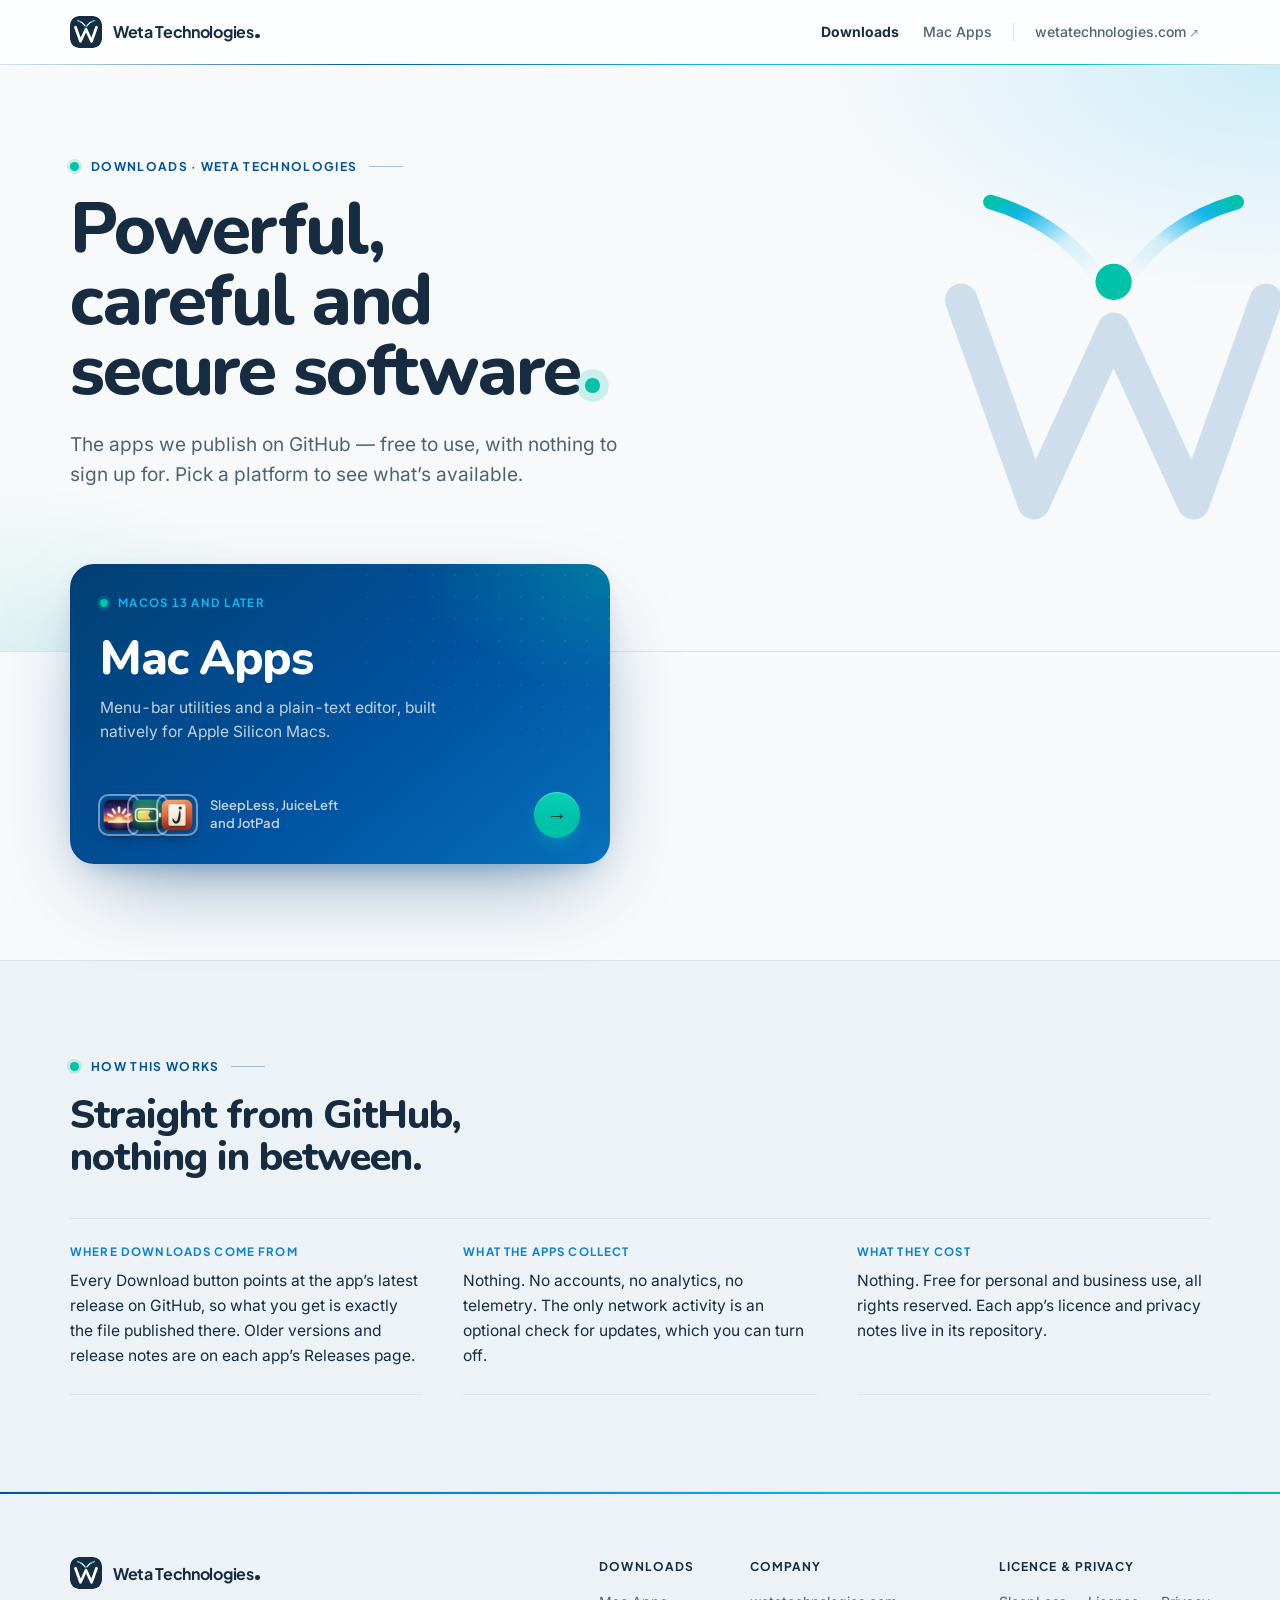
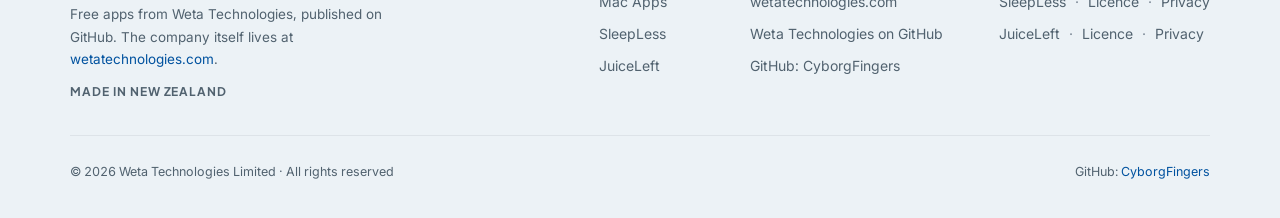
==== index.html @ dee75622 "feat: Weta Technologies downloads hub — landing page with platform tiles, Mac Apps page, 404" ====
<!doctype html>
<html lang="en-NZ">
  <head>
    <meta charset="utf-8" />
    <meta name="viewport" content="width=device-width, initial-scale=1" />
    <title>Weta Technologies — Downloads</title>
    <meta name="description" content="Free apps from Weta Technologies, published on GitHub. Powerful, careful and secure software — pick a platform to see what's available and download it." />
    <meta name="color-scheme" content="light dark" />
    <meta name="theme-color" media="(prefers-color-scheme: light)" content="#f7f9fb" />
    <meta name="theme-color" media="(prefers-color-scheme: dark)" content="#0b1823" />
    <link rel="canonical" href="https://weta-technologies.github.io/" />
    <meta name="robots" content="index, follow" />
    <meta property="og:type" content="website" />
    <meta property="og:site_name" content="Weta Technologies" />
    <meta property="og:locale" content="en_NZ" />
    <meta property="og:title" content="Weta Technologies — Downloads" />
    <meta property="og:description" content="Free apps from Weta Technologies, published on GitHub. Powerful, careful and secure software." />
    <meta property="og:url" content="https://weta-technologies.github.io/" />
    <meta property="og:image" content="https://weta-technologies.github.io/assets/og-image.png" />
    <meta property="og:image:width" content="1200" />
    <meta property="og:image:height" content="630" />
    <meta property="og:image:alt" content="Weta Technologies — powerful, careful and secure software. Downloads." />
    <meta name="twitter:card" content="summary_large_image" />
    <meta name="twitter:title" content="Weta Technologies — Downloads" />
    <meta name="twitter:description" content="Free apps from Weta Technologies, published on GitHub." />
    <meta name="twitter:image" content="https://weta-technologies.github.io/assets/og-image.png" />
    <link rel="icon" type="image/svg+xml" href="/favicon.svg" />
    <link rel="icon" type="image/png" sizes="32x32" href="/favicon-32.png" />
    <link rel="apple-touch-icon" href="/apple-touch-icon.png" />
    <link rel="preload" as="font" type="font/woff2" crossorigin href="/assets/fonts/nunito-latin.woff2" />
    <link rel="preload" as="font" type="font/woff2" crossorigin href="/assets/fonts/inter-latin-400.woff2" />
    <link rel="stylesheet" href="/styles.css" />
  </head>
  <body>
    <a class="skip-link" href="#main">Skip to content</a>

    <header class="site-header">
      <div class="container site-header-inner">
        <a class="brand" href="/" aria-label="Weta Technologies downloads home">
          <img class="brand-tile" src="/assets/logo/weta-mark.svg" alt="" width="32" height="32" />
          <span class="brand-word">Weta Technologies<span class="brand-dot"></span></span>
        </a>
        <nav class="site-nav" aria-label="Site">
          <a class="header-link" href="/" aria-current="page">Downloads</a>
          <a class="header-link" href="/mac-apps/">Mac Apps</a>
          <span class="header-sep" aria-hidden="true"></span>
          <a class="header-link header-link-ext" href="https://wetatechnologies.com">wetatechnologies.com<span class="ext" aria-hidden="true">&nearr;</span></a>
        </nav>
      </div>
    </header>

    <main id="main">
      <section class="hero hero--tiles" aria-labelledby="hero-h">
        <div class="container">
          <div class="hero-inner">
            <p class="sigline">Downloads &middot; Weta Technologies</p>
            <h1 id="hero-h">Powerful, careful and secure software<span class="h-dot" aria-hidden="true"></span></h1>
            <p class="hero-sub">
              The apps we publish on GitHub &mdash; free to use, with nothing to sign up for.
              Pick a platform to see what&rsquo;s available.
            </p>
          </div>
        </div>
        <!-- The Signal W, faint at the right edge: the same geometry as the mark, drawn once. -->
        <div class="hero-mark" aria-hidden="true">
          <svg viewBox="0 0 120 100" xmlns="http://www.w3.org/2000/svg" fill="none" stroke-linecap="round" stroke-linejoin="round">
            <defs>
              <linearGradient id="pm-antL" x1="1" y1="1" x2="0" y2="0">
                <stop offset="0" stop-color="#13b5ea" stop-opacity="0" /><stop offset="0.4" stop-color="#13b5ea" stop-opacity="0.15" /><stop offset="0.78" stop-color="#13b5ea" /><stop offset="1" stop-color="#00c2a8" />
              </linearGradient>
              <linearGradient id="pm-antR" x1="0" y1="1" x2="1" y2="0">
                <stop offset="0" stop-color="#13b5ea" stop-opacity="0" /><stop offset="0.4" stop-color="#13b5ea" stop-opacity="0.15" /><stop offset="0.78" stop-color="#13b5ea" /><stop offset="1" stop-color="#00c2a8" />
              </linearGradient>
            </defs>
            <path class="pm-w" d="M18 34 L38 90 L60 42 L82 90 L102 34" stroke-width="9" />
            <path class="pm-draw" d="M56 28 C50 19 40 11 26 7" stroke="url(#pm-antL)" stroke-width="4" pathLength="100" />
            <path class="pm-draw" d="M64 28 C70 19 80 11 94 7" stroke="url(#pm-antR)" stroke-width="4" pathLength="100" />
            <circle cx="60" cy="29" r="5" fill="#00c2a8" />
          </svg>
        </div>
      </section>

      <!-- Platforms. One tile per platform; to add one (iPhone, Android, Windows…) copy a whole
           <a class="tile"> block and point it at its own page. Only list what actually exists. -->
      <section class="tiles-section" aria-label="Platforms">
        <div class="container">
          <div class="tiles">
            <a class="tile" href="/mac-apps/">
              <p class="tile-kicker">macOS 13 and later</p>
              <h2>Mac Apps</h2>
              <p class="tile-desc">Menu-bar utilities and a plain-text editor, built natively for Apple Silicon Macs.</p>
              <div class="tile-foot">
                <div class="tile-icons" aria-hidden="true">
                  <img src="/assets/icons/sleepless-96.png" alt="" width="38" height="38" />
                  <img src="/assets/icons/juiceleft-96.png" alt="" width="38" height="38" />
                  <img src="/assets/icons/jotpad-96.png" alt="" width="38" height="38" />
                </div>
                <span class="tile-names">SleepLess, JuiceLeft<br />and JotPad</span>
                <span class="tile-arrow" aria-hidden="true">&rarr;</span>
              </div>
            </a>
          </div>
        </div>
      </section>

      <section class="section section--pearl" aria-labelledby="how-h">
        <div class="container">
          <div class="section-head">
            <p class="sigline">How this works</p>
            <h2 id="how-h" class="title">Straight from GitHub, nothing in between.</h2>
          </div>
          <dl class="index">
            <div>
              <dt>Where downloads come from</dt>
              <dd>Every Download button points at the app&rsquo;s latest release on GitHub, so what you get is exactly the file published there. Older versions and release notes are on each app&rsquo;s Releases page.</dd>
            </div>
            <div>
              <dt>What the apps collect</dt>
              <dd>Nothing. No accounts, no analytics, no telemetry. The only network activity is an optional check for updates, which you can turn off.</dd>
            </div>
            <div>
              <dt>What they cost</dt>
              <dd>Nothing. Free for personal and business use, all rights reserved. Each app&rsquo;s licence and privacy notes live in its repository.</dd>
            </div>
          </dl>
        </div>
      </section>
    </main>

    <footer class="site-footer">
      <div class="container site-footer-inner">
        <div class="footer-cols">
          <div class="footer-brand">
            <div class="footer-brand-row">
              <img class="brand-tile" src="/assets/logo/weta-mark.svg" alt="" width="32" height="32" />
              <span class="brand-word">Weta Technologies<span class="brand-dot"></span></span>
            </div>
            <p class="footer-tagline">Free apps from Weta Technologies, published on GitHub. The company itself lives at <a href="https://wetatechnologies.com">wetatechnologies.com</a>.</p>
            <p class="footer-locale">Made in New Zealand</p>
          </div>
          <nav class="footer-nav" aria-label="Footer">
            <div class="footer-group">
              <h3>Downloads</h3>
              <ul class="footer-links">
                <li><a href="/mac-apps/">Mac Apps</a></li>
                <li><a href="https://weta-technologies.github.io/SleepLess/">SleepLess</a></li>
                <li><a href="https://weta-technologies.github.io/JuiceLeft/">JuiceLeft</a></li>
              </ul>
            </div>
            <div class="footer-group">
              <h3>Company</h3>
              <ul class="footer-links">
                <li><a href="https://wetatechnologies.com">wetatechnologies.com</a></li>
                <li><a href="https://github.com/Weta-Technologies">Weta Technologies on GitHub</a></li>
                <li><a href="https://github.com/CyborgFingers">GitHub: CyborgFingers</a></li>
              </ul>
            </div>
            <div class="footer-group">
              <h3>Licence &amp; privacy</h3>
              <ul class="footer-links">
                <li>SleepLess <span class="sep" aria-hidden="true">&middot;</span> <a href="https://github.com/Weta-Technologies/SleepLess/blob/main/LICENSE">Licence</a> <span class="sep" aria-hidden="true">&middot;</span> <a href="https://github.com/Weta-Technologies/SleepLess/blob/main/PRIVACY.md">Privacy</a></li>
                <li>JuiceLeft <span class="sep" aria-hidden="true">&middot;</span> <a href="https://github.com/Weta-Technologies/JuiceLeft/blob/main/LICENSE">Licence</a> <span class="sep" aria-hidden="true">&middot;</span> <a href="https://github.com/Weta-Technologies/JuiceLeft/blob/main/PRIVACY.md">Privacy</a></li>
              </ul>
            </div>
          </nav>
        </div>
        <div class="footer-fine-row">
          <p class="footer-fine">&copy; 2026 Weta Technologies Limited &middot; All rights reserved</p>
          <p class="footer-mark">GitHub: <a href="https://github.com/CyborgFingers">CyborgFingers</a></p>
        </div>
      </div>
    </footer>
  </body>
</html>
---- styles.css ----
/* ==========================================================================
   Weta Technologies — downloads hub (weta-technologies.github.io).
   A focused, static companion to wetatechnologies.com: same tokens, same type,
   same "signal" motif (mint dot, the W with antennae, the gradient hairline).
   Light is brand-native; dark follows the visitor's OS. No JavaScript.
   ========================================================================== */

/* ---------- Self-hosted type (latin subsets, woff2; SIL OFL) ---------- */

@font-face { font-family: 'Inter'; font-style: normal; font-display: swap; font-weight: 400; src: url('/assets/fonts/inter-latin-400.woff2') format('woff2'); }
@font-face { font-family: 'Inter'; font-style: normal; font-display: swap; font-weight: 500; src: url('/assets/fonts/inter-latin-500.woff2') format('woff2'); }
@font-face { font-family: 'Inter'; font-style: normal; font-display: swap; font-weight: 700; src: url('/assets/fonts/inter-latin-700.woff2') format('woff2'); }
@font-face { font-family: 'Plus Jakarta Sans'; font-style: normal; font-display: swap; font-weight: 500; src: url('/assets/fonts/jakarta-latin-500.woff2') format('woff2'); }
@font-face { font-family: 'Plus Jakarta Sans'; font-style: normal; font-display: swap; font-weight: 600; src: url('/assets/fonts/jakarta-latin-600.woff2') format('woff2'); }
@font-face { font-family: 'Plus Jakarta Sans'; font-style: normal; font-display: swap; font-weight: 700; src: url('/assets/fonts/jakarta-latin-700.woff2') format('woff2'); }
@font-face { font-family: 'Nunito'; font-style: normal; font-display: swap; font-weight: 700 900; src: url('/assets/fonts/nunito-latin.woff2') format('woff2'); }

/* ---------- Tokens (the company site's own; do not invent colours) ---------- */

:root {
  color-scheme: light;
  --colour-blue: #00529f;
  --colour-blue-strong: #01428f;
  --colour-blue-alt: #0a83ce;
  --colour-blue-light: #13b5ea;
  --colour-blue-wash: #e6f1fb;
  --signal: #00c2a8;
  --signal-hover: #00a38b;
  --on-signal: #0b2e29;
  --text: #172c40;
  --muted: #51626f;
  --faint: #7a8794;
  --bg: #f7f9fb;
  --card: #ffffff;
  --pearl: #ecf2f6;
  --hairline: #dde3e8;
  --navy: #00529f;
  --navy-deep: #013f73;
  --white: #ffffff;
  --ink-on-dark: #c3d2de;
  --gradient-brand: linear-gradient(90deg, var(--colour-blue) 0%, var(--colour-blue-alt) 36%, var(--colour-blue-light) 68%, var(--signal) 100%);
  --plate: linear-gradient(140deg, var(--navy-deep) 0%, var(--navy) 56%, var(--colour-blue-alt) 128%);
  --plate-glow: 0 34px 90px -34px rgba(1, 63, 115, 0.6), 0 12px 32px -18px rgba(0, 82, 159, 0.45);
  --hero-wash:
    radial-gradient(56% 60% at 100% 0%, color-mix(in srgb, var(--colour-blue-light) 18%, transparent), transparent 64%),
    radial-gradient(38% 46% at 0% 100%, color-mix(in srgb, var(--signal) 11%, transparent), transparent 62%);
  --shadow-card: 0 1px 2px rgba(23, 44, 64, 0.04), 0 10px 26px -16px rgba(23, 44, 64, 0.1);
  --shadow-lg: 0 4px 12px rgba(23, 44, 64, 0.08), 0 24px 64px -24px rgba(23, 44, 64, 0.22);
  --font-display: 'Plus Jakarta Sans', -apple-system, BlinkMacSystemFont, 'Segoe UI', Roboto, sans-serif;
  --font-heading: 'Nunito', 'Plus Jakarta Sans', -apple-system, BlinkMacSystemFont, 'Segoe UI', Roboto, sans-serif;
  --font-body: 'Inter', -apple-system, BlinkMacSystemFont, 'Segoe UI', Roboto, sans-serif;
  --radius-xs: 4px;
  --radius-lg: 18px;
  --radius-2xl: 24px;
  --radius-pill: 9999px;
  --header-h: 64px;
  --overlap: clamp(40px, 7vw, 88px);
  --ease: cubic-bezier(0.4, 0, 0.2, 1);
  --t-fast: 0.14s var(--ease);
  --t: 0.22s var(--ease);
}

/* ---------- Base ---------- */

*, *::before, *::after { box-sizing: border-box; }
html { scroll-behavior: smooth; }
html, body { overflow-x: clip; }
body {
  margin: 0; min-height: 100vh; display: flex; flex-direction: column;
  background: var(--bg); color: var(--text);
  font-family: var(--font-body); font-size: 16px; line-height: 1.6;
  font-variant-numeric: tabular-nums;
  -webkit-font-smoothing: antialiased; text-rendering: optimizeLegibility;
}
main { flex: 1 0 auto; }
img { max-width: 100%; display: block; }
svg { display: block; }
::selection { background: rgba(19, 181, 234, 0.25); }
a { color: var(--colour-blue); text-decoration: none; }
a:hover { text-decoration: underline; }
:focus-visible { outline: 2px solid var(--colour-blue); outline-offset: 2px; border-radius: var(--radius-xs); }
h1, h2, h3 { font-family: var(--font-heading); color: var(--text); margin: 0; text-wrap: balance; }
p { text-wrap: pretty; }

.skip-link {
  position: absolute; left: -9999px; top: 0; z-index: 100;
  background: var(--card); color: var(--colour-blue);
  padding: 10px 16px; border-radius: 6px; box-shadow: var(--shadow-lg);
}
.skip-link:focus { left: 12px; top: 12px; }

.container { width: min(100% - 44px, 1140px); margin-inline: auto; }

/* ---------- The signal motif ---------- */

.sigline {
  display: flex; align-items: center; gap: 12px; margin: 0 0 18px;
  font-family: var(--font-display); font-size: 12px; font-weight: 700;
  letter-spacing: 0.11em; text-transform: uppercase; color: var(--colour-blue);
}
.sigline::before {
  content: ''; flex-shrink: 0; width: 9px; height: 9px; border-radius: 50%;
  background: var(--signal); box-shadow: 0 0 0 3px color-mix(in srgb, var(--signal) 20%, transparent);
}
.sigline::after { content: ''; width: 34px; height: 1px; background: color-mix(in srgb, var(--colour-blue) 34%, transparent); }

/* A mint full stop closing the headline — the act colour as punctuation. */
.h-dot {
  display: inline-block; width: 0.2em; height: 0.2em; margin-left: 0.08em;
  border-radius: 50%; background: var(--signal); vertical-align: 0.02em;
  box-shadow: 0 0 0 0.12em color-mix(in srgb, var(--signal) 18%, transparent);
}

.link-arrow {
  display: inline-flex; align-items: center; gap: 8px;
  font-family: var(--font-display); font-size: 15px; font-weight: 600; color: var(--colour-blue);
  padding-bottom: 2px; border-bottom: 2px solid color-mix(in srgb, var(--signal) 55%, transparent);
  transition: border-color var(--t-fast), color var(--t-fast);
}
.link-arrow:hover { text-decoration: none; border-bottom-color: var(--signal); }
.link-arrow .arr { display: inline-block; transition: transform var(--t-fast); }
.link-arrow:hover .arr { transform: translateX(3px); }

/* ---------- Header ---------- */

.site-header { position: sticky; top: 0; z-index: 40; background: var(--card); border-bottom: 1px solid var(--hairline); }
@supports (backdrop-filter: blur(4px)) or (-webkit-backdrop-filter: blur(4px)) {
  .site-header { background: color-mix(in srgb, var(--card) 78%, transparent); -webkit-backdrop-filter: blur(16px) saturate(1.6); backdrop-filter: blur(16px) saturate(1.6); }
}
.site-header::after {
  content: ''; position: absolute; left: 0; right: 0; bottom: -1px; height: 1px; pointer-events: none;
  background: linear-gradient(90deg, transparent, var(--colour-blue) 28%, var(--colour-blue-light) 58%, var(--signal) 84%, transparent);
  opacity: 0.95;
}
.site-header-inner { display: flex; align-items: center; gap: 14px; min-height: var(--header-h); }
.brand { display: flex; align-items: center; gap: 11px; color: var(--text); }
.brand:hover { text-decoration: none; }
.brand-tile { width: 32px; height: 32px; border-radius: 9px; }
.brand-word { font-family: var(--font-display); font-weight: 700; font-size: 16px; letter-spacing: -0.02em; white-space: nowrap; }
.brand-dot { display: inline-block; width: 0.28em; height: 0.28em; margin-left: 0.12em; border-radius: 50%; background: currentColor; }
.site-nav { margin-left: auto; display: flex; align-items: center; gap: 2px; }
.header-link {
  font-size: 14px; font-weight: 500; color: var(--muted);
  padding: 7px 11px; border-radius: 10px; white-space: nowrap;
  transition: color var(--t-fast), background var(--t-fast);
}
.header-link:hover { color: var(--text); background: var(--pearl); text-decoration: none; }
.header-link[aria-current='page'] { color: var(--text); font-weight: 600; }
.header-sep { width: 1px; height: 18px; flex-shrink: 0; margin: 0 8px; background: var(--hairline); }
.header-link .ext { font-size: 12px; margin-left: 3px; opacity: 0.7; }

@media (max-width: 640px) {
  .brand-word { font-size: 15px; }
  /* Small screens keep one link — the other page. The current page needs no link to itself, the
     brand is always the way home (so the 404 page marks its home link .header-link-home), and the
     company link lives in the footer. */
  .header-link[aria-current='page'], .header-link-home, .header-link-ext, .header-sep { display: none; }
}

/* ---------- Buttons ---------- */

.btn {
  display: inline-flex; align-items: center; justify-content: center; gap: 8px;
  min-height: 44px; padding: 11px 20px;
  font-family: var(--font-display); font-size: 14.5px; font-weight: 600; letter-spacing: 0.005em;
  border-radius: var(--radius-pill); border: 1px solid transparent;
  cursor: pointer; text-decoration: none; white-space: nowrap;
  transition: background var(--t-fast), color var(--t-fast), border-color var(--t-fast), box-shadow var(--t-fast), transform var(--t-fast);
}
.btn:hover { text-decoration: none; transform: translateY(-1px); }
.btn:active { transform: translateY(0); transition-duration: 0.06s; }
.btn .arr { display: inline-block; transition: transform var(--t-fast); }
.btn:hover .arr { transform: translateX(3px); }

/* Mint is the only filled "act" colour: it means Download. Dark ink on it, never white. */
.btn-primary {
  background: linear-gradient(180deg, #0bd0b5, var(--signal) 58%); color: var(--on-signal);
  box-shadow: inset 0 1px 0 rgba(255, 255, 255, 0.28), 0 1px 2px rgba(0, 148, 128, 0.35), 0 10px 22px -10px rgba(0, 163, 139, 0.55);
}
.btn-primary:hover {
  background: linear-gradient(180deg, #00c2a8, var(--signal-hover) 62%);
  box-shadow: inset 0 1px 0 rgba(255, 255, 255, 0.22), 0 2px 4px rgba(0, 148, 128, 0.35), 0 14px 28px -12px rgba(0, 163, 139, 0.6);
}
.btn-primary .ico { width: 16px; height: 16px; flex-shrink: 0; }

/* Not yet: a quiet pill that is plainly not a link. */
.btn-soon { background: var(--pearl); color: var(--muted); border-color: var(--hairline); cursor: default; }
.btn-soon:hover { transform: none; }

/* ---------- Hero ---------- */

.hero { position: relative; overflow: hidden; background: var(--hero-wash), var(--bg); border-bottom: 1px solid var(--hairline); }
.hero-inner { position: relative; max-width: 760px; padding: clamp(52px, 8vw, 92px) 0 clamp(48px, 7vw, 84px); }
.hero h1 { max-width: 13ch; font-size: clamp(38px, 5.8vw, 72px); font-weight: 800; line-height: 0.98; letter-spacing: -0.03em; }
.hero-sub { color: var(--muted); max-width: 560px; margin: 24px 0 0; font-size: clamp(16.5px, 1.9vw, 19px); line-height: 1.6; }
.hero-sub strong { color: var(--text); font-weight: 600; }
.hero-cta { display: flex; flex-wrap: wrap; align-items: center; gap: 16px 26px; margin-top: 30px; }

/* The landing hero leaves room for the platform tiles to hang over its bottom edge. */
.hero--tiles .hero-inner { padding-bottom: calc(var(--overlap) + clamp(40px, 6vw, 72px)); }

/* The W outline at the right edge — the brand echo, hand-built from the mark's own geometry. */
.hero-mark { position: absolute; right: -4%; top: 50%; transform: translateY(-50%); width: clamp(240px, 34vw, 460px); pointer-events: none; }
.hero-mark svg { width: 100%; height: auto; }
.hero-mark .pm-w { stroke: color-mix(in srgb, var(--colour-blue) 16%, transparent); }
@media (max-width: 860px) {
  .hero-mark { width: 220px; right: -60px; top: -34px; transform: none; opacity: 0.85; }
}

/* ---------- Platform tiles ----------
   One tile per platform; add a platform by copying one <a class="tile"> block.
   Each tile is the page's colour moment: brand navy, dot paper, a mint arrow chip. */

.tiles-section { position: relative; z-index: 1; margin-top: calc(-1 * var(--overlap)); padding-bottom: clamp(56px, 8vw, 96px); }
.tiles { display: grid; gap: 22px; grid-template-columns: repeat(auto-fit, minmax(min(100%, 320px), 540px)); }
.tile {
  position: relative; overflow: hidden; isolation: isolate;
  display: flex; flex-direction: column; gap: 10px;
  min-height: 300px; padding: 30px 30px 26px;
  border-radius: var(--radius-2xl); color: var(--white);
  background: var(--plate); box-shadow: var(--plate-glow);
  transition: transform var(--t), box-shadow var(--t);
}
.tile::before {
  content: ''; position: absolute; inset: 0; z-index: -1; pointer-events: none; opacity: 0.55;
  background-image: radial-gradient(rgba(255, 255, 255, 0.16) 1px, transparent 1.1px);
  background-size: 22px 22px;
  mask-image: radial-gradient(90% 110% at 100% 0%, #000 20%, transparent 72%);
  -webkit-mask-image: radial-gradient(90% 110% at 100% 0%, #000 20%, transparent 72%);
}
.tile::after {
  content: ''; position: absolute; inset: 0; z-index: -1; pointer-events: none;
  background: radial-gradient(52% 60% at 100% 0%, color-mix(in srgb, var(--signal) 34%, transparent), transparent 70%);
}
.tile:hover, .tile:focus-visible { text-decoration: none; transform: translateY(-3px); box-shadow: var(--plate-glow), 0 0 0 1px rgba(19, 181, 234, 0.25); }
.tile:focus-visible { outline-color: var(--colour-blue-light); outline-offset: 4px; }
.tile-kicker {
  display: flex; align-items: center; gap: 10px; margin: 0;
  font-family: var(--font-display); font-size: 11.5px; font-weight: 700; letter-spacing: 0.11em; text-transform: uppercase;
  color: var(--colour-blue-light);
}
.tile-kicker::before { content: ''; width: 8px; height: 8px; border-radius: 50%; background: var(--signal); box-shadow: 0 0 0 3px color-mix(in srgb, var(--signal) 22%, transparent); }
.tile h2 { color: var(--white); font-size: clamp(34px, 4.2vw, 48px); font-weight: 800; letter-spacing: -0.03em; line-height: 1; margin-top: 12px; }
.tile-desc { margin: 4px 0 0; max-width: 34ch; color: var(--ink-on-dark); font-size: 15.5px; line-height: 1.55; }
.tile-foot { display: flex; align-items: center; gap: 14px; margin-top: auto; padding-top: 26px; }
.tile-icons { display: flex; }
.tile-icons img { width: 38px; height: 38px; border-radius: 22.4%; box-shadow: 0 0 0 2px rgba(255, 255, 255, 0.45), 0 6px 14px -6px rgba(0, 0, 0, 0.6); }
.tile-icons img + img { margin-left: -9px; }
.tile-names { font-family: var(--font-display); font-size: 13px; font-weight: 600; color: var(--ink-on-dark); line-height: 1.35; }
.tile-arrow {
  margin-left: auto; flex-shrink: 0; width: 46px; height: 46px; border-radius: 50%;
  display: grid; place-items: center; font-size: 20px; line-height: 1;
  background: linear-gradient(180deg, #0bd0b5, var(--signal) 58%); color: var(--on-signal);
  box-shadow: inset 0 1px 0 rgba(255, 255, 255, 0.28), 0 8px 20px -8px rgba(0, 194, 168, 0.8);
  transition: transform var(--t-fast);
}
.tile:hover .tile-arrow { transform: translateX(4px); }
@media (max-width: 520px) {
  .tile { min-height: 0; padding: 26px 22px 22px; }
  /* Narrow tiles: the arrow chip moves to the top corner so the icon row keeps one line. */
  .tile-arrow { position: absolute; top: 18px; right: 18px; margin: 0; }
  .tile-kicker { padding-right: 56px; }
}

/* ---------- Facts — a typographic index, not icon cards ---------- */

.section { padding: clamp(56px, 8vw, 96px) 0; }
.section--pearl { background: var(--pearl); border-block: 1px solid var(--hairline); }
.section-head { max-width: 680px; margin-bottom: clamp(28px, 4vw, 40px); }
.title { font-size: clamp(28px, 3.4vw, 40px); font-weight: 800; letter-spacing: -0.025em; line-height: 1.05; }
.section-lead { color: var(--muted); font-size: 17px; margin: 14px 0 0; max-width: 60ch; }
.index { display: grid; grid-template-columns: repeat(3, minmax(0, 1fr)); gap: 0 40px; margin: 0; border-top: 1px solid var(--hairline); }
.index > div { padding: 24px 0 26px; border-bottom: 1px solid var(--hairline); }
.index dt { margin: 0 0 8px; font-family: var(--font-display); font-size: 11.5px; font-weight: 700; letter-spacing: 0.1em; text-transform: uppercase; color: var(--colour-blue-alt); }
.index dd { margin: 0; font-size: 15.5px; line-height: 1.6; color: var(--text); }
.index dd a { font-weight: 500; }
@media (max-width: 860px) { .index { grid-template-columns: 1fr; gap: 0; } }

/* ---------- App cards (Mac Apps) ----------
   White cards on the canvas. Each carries a hint of its own app's palette — a wash behind the icon,
   a tinted icon shadow, a gradient hairline on top — while the Download pill stays mint. */

.apps { display: grid; gap: 22px; grid-template-columns: repeat(auto-fill, minmax(min(100%, 300px), 1fr)); }
.app-card {
  --app-a: var(--colour-blue-light); --app-b: var(--colour-blue); --app-bar: var(--gradient-brand);
  position: relative; overflow: hidden; isolation: isolate;
  display: flex; flex-direction: column;
  padding: 30px 26px 24px; border-radius: var(--radius-2xl);
  background: var(--card); border: 1px solid var(--hairline); box-shadow: var(--shadow-card);
}
.app-card::before {
  content: ''; position: absolute; inset: 0; z-index: -1; pointer-events: none;
  background: radial-gradient(64% 52% at 0% 0%, color-mix(in srgb, var(--app-b) 13%, transparent), transparent 72%);
}
.app-card::after { content: ''; position: absolute; left: 0; right: 0; top: 0; height: 3px; background: var(--app-bar); }
.app-icon {
  width: 96px; height: 96px; border-radius: 22.4%; margin: 0 0 22px -2px;
  box-shadow: 0 16px 30px -14px color-mix(in srgb, var(--app-b) 75%, transparent), 0 2px 6px rgba(23, 44, 64, 0.12);
}
.app-name { display: flex; flex-wrap: wrap; align-items: center; gap: 8px 12px; font-size: 28px; font-weight: 800; letter-spacing: -0.025em; line-height: 1.1; }
.app-line { margin: 8px 0 0; font-size: 16px; line-height: 1.5; color: var(--muted); max-width: 30ch; }
.app-actions { display: flex; flex-wrap: wrap; align-items: center; gap: 12px 20px; margin-top: auto; padding-top: 26px; }
.app-meta { margin: 18px 0 0; font-family: var(--font-display); font-size: 12.5px; font-weight: 600; letter-spacing: 0.02em; color: var(--muted); }
.app-meta .sep { margin: 0 6px; color: var(--faint); }

.app-card--sleepless { --app-a: #ffb35a; --app-b: #3a2668; --app-bar: linear-gradient(90deg, #1e1a52, #3a2668 35%, #ffb35a 78%, #ffd9a8); }
.app-card--juiceleft { --app-a: #b9f26a; --app-b: #1c7a73; --app-bar: linear-gradient(90deg, #0e4f4e, #1c7a73 40%, #b9f26a); }
.app-card--jotpad { --app-a: #f08a55; --app-b: #d8582f; --app-bar: linear-gradient(90deg, #8c2c1c, #d8582f 45%, #f08a55 80%, #ffe3c8); }

/* Honest status tag: a hollow ring for what is not out yet. */
.status {
  display: inline-flex; align-items: center; gap: 6px; vertical-align: middle;
  font-family: var(--font-display); font-size: 10.5px; font-weight: 700; letter-spacing: 0.08em; text-transform: uppercase; line-height: 1;
  color: var(--muted); white-space: nowrap;
}
.status::before { content: ''; flex-shrink: 0; width: 6px; height: 6px; border-radius: 50%; border: 1.5px solid var(--faint); }

.after-apps { margin-top: clamp(28px, 4vw, 44px); color: var(--muted); font-size: 15px; max-width: 64ch; }

/* ---------- Footer — pearl, a gradient hairline on top ---------- */

.site-footer { background: var(--pearl); color: var(--muted); position: relative; border-top: 1px solid var(--hairline); }
.site-footer::before { content: ''; position: absolute; left: 0; right: 0; top: -1px; height: 2px; background: var(--gradient-brand); pointer-events: none; }
.site-footer-inner { position: relative; padding: clamp(44px, 6vw, 64px) 0 36px; }
.footer-cols { display: flex; flex-wrap: wrap; gap: 34px 64px; justify-content: space-between; padding-bottom: 34px; margin-bottom: 26px; border-bottom: 1px solid var(--hairline); }
.footer-brand { max-width: 340px; }
.footer-brand-row { display: flex; align-items: center; gap: 11px; color: var(--text); }
.footer-tagline { margin: 14px 0 0; font-size: 13.5px; line-height: 1.65; }
.footer-locale { margin: 12px 0 0; font-family: var(--font-display); font-size: 12px; font-weight: 700; letter-spacing: 0.08em; text-transform: uppercase; }
.footer-nav { display: flex; gap: 34px 56px; flex-wrap: wrap; }
.footer-group h3 { font-family: var(--font-display); color: var(--text); font-size: 12px; font-weight: 700; text-transform: uppercase; letter-spacing: 0.09em; margin: 0 0 14px; }
.footer-links { display: grid; gap: 10px; list-style: none; margin: 0; padding: 0; font-size: 14px; }
.footer-links a { color: var(--muted); transition: color var(--t-fast); }
.footer-links a:hover { color: var(--colour-blue); text-decoration: none; }
.footer-links .sep { margin: 0 5px; color: var(--faint); }
.footer-fine-row { display: flex; flex-wrap: wrap; gap: 10px 32px; justify-content: space-between; align-items: baseline; }
.footer-fine, .footer-mark { font-size: 12.5px; line-height: 1.6; margin: 0; }
.footer-mark { white-space: nowrap; }

/* ---------- 404 ---------- */

.lost { padding: clamp(72px, 12vw, 140px) 0; }
.lost h1 { font-size: clamp(38px, 6vw, 72px); font-weight: 800; letter-spacing: -0.03em; line-height: 0.98; }

/* ---------- Dark — one block, kept last so it wins every cascade ---------- */

@media (prefers-color-scheme: dark) {
  :root {
    color-scheme: dark;
    --bg: #0b1823; --card: #16283c; --pearl: #1b3049; --hairline: #24384e;
    --text: #f2f7fb; --muted: #afc6dc; --faint: #5a7286;
    --colour-blue: #13b5ea; --colour-blue-alt: #56c8ef; --colour-blue-wash: #1b3049;
    --shadow-card: 0 1px 2px rgba(0, 0, 0, 0.28), 0 10px 26px -16px rgba(0, 0, 0, 0.42);
    --shadow-lg: 0 4px 12px rgba(0, 0, 0, 0.38), 0 24px 64px -24px rgba(0, 0, 0, 0.62);
    --plate-glow: 0 0 0 1px rgba(19, 181, 234, 0.22), 0 34px 100px -30px rgba(19, 181, 234, 0.5), 0 0 140px -30px rgba(0, 194, 168, 0.35);
    --hero-wash:
      radial-gradient(56% 60% at 100% 0%, color-mix(in srgb, var(--colour-blue-light) 26%, transparent), transparent 64%),
      radial-gradient(38% 46% at 0% 100%, color-mix(in srgb, var(--signal) 16%, transparent), transparent 62%);
  }
  .btn-primary { background: linear-gradient(180deg, #3ddfca, #2dd4bf 60%); color: #06231f; box-shadow: inset 0 1px 0 rgba(255, 255, 255, 0.25), 0 1px 2px rgba(0, 0, 0, 0.3); }
  .btn-primary:hover { background: linear-gradient(180deg, #2dd4bf, #14b8a6 62%); color: #06231f; box-shadow: inset 0 1px 0 rgba(255, 255, 255, 0.18), 0 2px 6px rgba(0, 0, 0, 0.35); }
  .btn-soon { background: #1a2838; }
  .header-link:hover { background: var(--pearl); }
  .app-card::before { background: radial-gradient(64% 52% at 0% 0%, color-mix(in srgb, var(--app-a) 15%, transparent), transparent 72%); }
  .app-icon { box-shadow: 0 16px 30px -12px color-mix(in srgb, var(--app-a) 45%, transparent), 0 2px 6px rgba(0, 0, 0, 0.5); }
  .tile-icons img { box-shadow: 0 0 0 2px rgba(255, 255, 255, 0.3), 0 6px 14px -6px rgba(0, 0, 0, 0.8); }
  .site-footer { background: var(--bg); }
}

/* ---------- Motion — only when the visitor allows it ---------- */

@media (prefers-reduced-motion: no-preference) {
  .hero-mark .pm-draw { stroke-dasharray: 100; stroke-dashoffset: 100; animation: draw 0.9s cubic-bezier(0.33, 0, 0.2, 1) 0.35s forwards; }
  .h-dot { animation: dot-breathe 3.6s ease-in-out 1.8s infinite; }
}
@keyframes draw { to { stroke-dashoffset: 0; } }
@keyframes dot-breathe {
  0%, 100% { box-shadow: 0 0 0 0.12em color-mix(in srgb, var(--signal) 18%, transparent); }
  50% { box-shadow: 0 0 0 0.3em color-mix(in srgb, var(--signal) 8%, transparent); }
}
@media (prefers-reduced-motion: reduce) {
  *, *::before, *::after { transition-duration: 0.01ms !important; animation-duration: 0.01ms !important; }
  html { scroll-behavior: auto; }
}
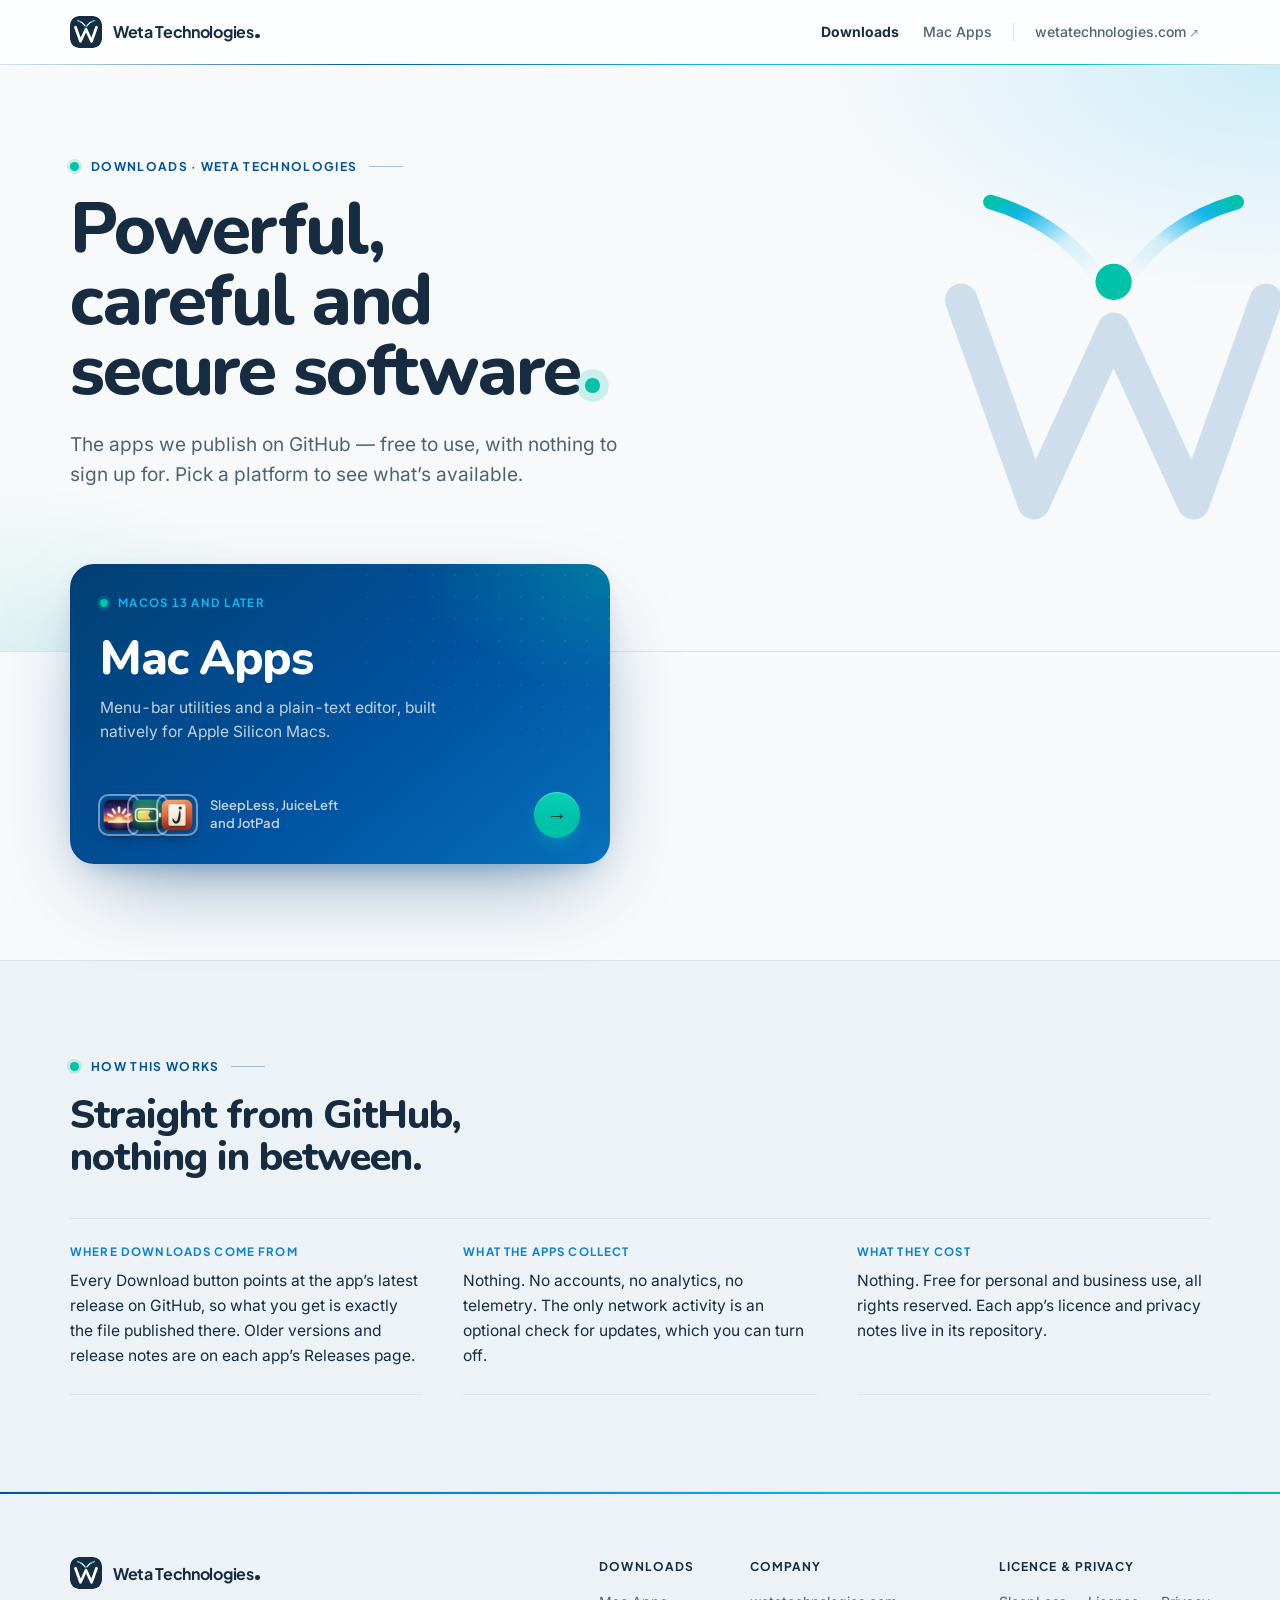
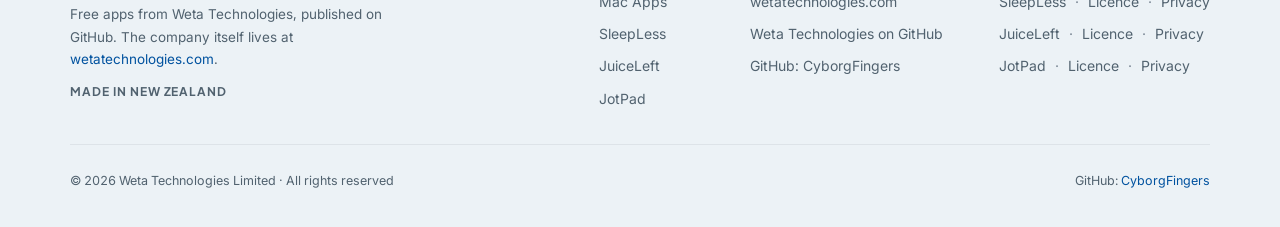
==== commit ba2b79d7: "feat: installers for SleepLess and JuiceLeft 1.2.0; JotPad 1.0.0 download" ====
--- a/index.html
+++ b/index.html
@@ -145,6 +145,7 @@
                 <li><a href="/mac-apps/">Mac Apps</a></li>
                 <li><a href="https://weta-technologies.github.io/SleepLess/">SleepLess</a></li>
                 <li><a href="https://weta-technologies.github.io/JuiceLeft/">JuiceLeft</a></li>
+                <li><a href="https://weta-technologies.github.io/JotPad/">JotPad</a></li>
               </ul>
             </div>
             <div class="footer-group">
@@ -160,6 +161,7 @@
               <ul class="footer-links">
                 <li>SleepLess <span class="sep" aria-hidden="true">&middot;</span> <a href="https://github.com/Weta-Technologies/SleepLess/blob/main/LICENSE">Licence</a> <span class="sep" aria-hidden="true">&middot;</span> <a href="https://github.com/Weta-Technologies/SleepLess/blob/main/PRIVACY.md">Privacy</a></li>
                 <li>JuiceLeft <span class="sep" aria-hidden="true">&middot;</span> <a href="https://github.com/Weta-Technologies/JuiceLeft/blob/main/LICENSE">Licence</a> <span class="sep" aria-hidden="true">&middot;</span> <a href="https://github.com/Weta-Technologies/JuiceLeft/blob/main/PRIVACY.md">Privacy</a></li>
+                <li>JotPad <span class="sep" aria-hidden="true">&middot;</span> <a href="https://github.com/Weta-Technologies/JotPad/blob/main/LICENSE">Licence</a> <span class="sep" aria-hidden="true">&middot;</span> <a href="https://github.com/Weta-Technologies/JotPad/blob/main/PRIVACY.md">Privacy</a></li>
               </ul>
             </div>
           </nav>
